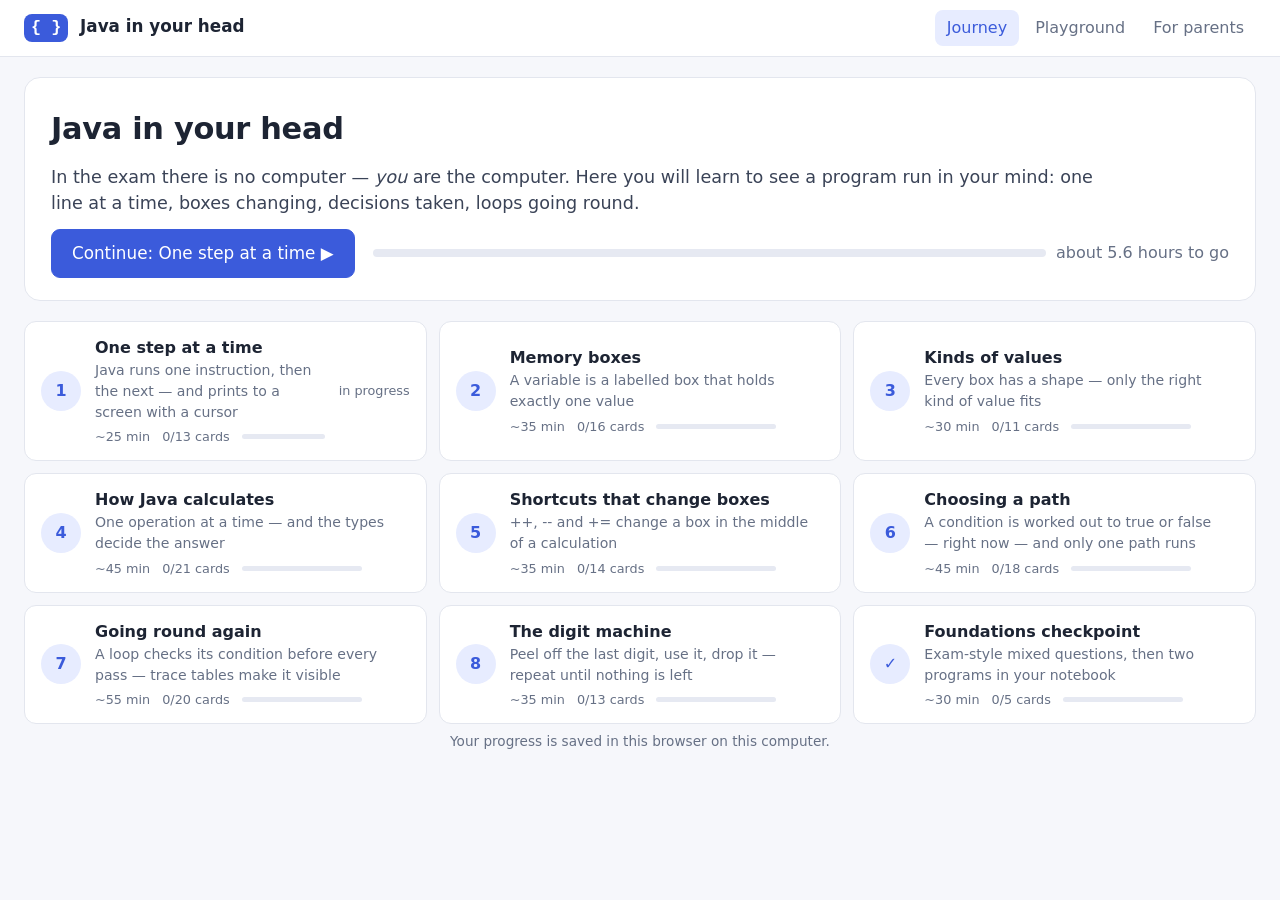
==== index.html @ 0e03562f "Java in your head: ICSE Class 10 Java foundations portal Static self-learning portal (8 Foundations " ====
<!doctype html>
<html lang="en">
<head>
  <meta charset="utf-8">
  <meta name="viewport" content="width=device-width, initial-scale=1">
  <title>Java in your head — ICSE Class 10 Foundations</title>
  <link rel="stylesheet" href="css/base.css">
  <link rel="stylesheet" href="css/components.css">

  <script defer src="js/core/ns.js"></script>
  <script defer src="js/core/dom.js"></script>
  <script defer src="js/core/store.js"></script>
  <script defer src="js/core/router.js"></script>

  <script defer src="js/engine/values.js"></script>
  <script defer src="js/engine/lexer.js"></script>
  <script defer src="js/engine/parser.js"></script>
  <script defer src="js/engine/library.js"></script>
  <script defer src="js/engine/checker.js"></script>
  <script defer src="js/engine/interpreter.js"></script>

  <script defer src="js/ui/answer.js"></script>
  <script defer src="js/ui/try-w3.js"></script>
  <script defer src="js/ui/code-view.js"></script>
  <script defer src="js/ui/memory-view.js"></script>
  <script defer src="js/ui/console-view.js"></script>
  <script defer src="js/ui/calc-view.js"></script>
  <script defer src="js/ui/trace-table.js"></script>
  <script defer src="js/ui/stepper.js"></script>
  <script defer src="js/ui/cards.js"></script>
  <script defer src="js/ui/paper-task.js"></script>
  <script defer src="js/ui/digit-tiles.js"></script>

  <script defer src="js/content/stage-1-sequence.js"></script>
  <script defer src="js/content/stage-2-boxes.js"></script>
  <script defer src="js/content/stage-3-types.js"></script>
  <script defer src="js/content/stage-4-expressions.js"></script>
  <script defer src="js/content/stage-5-shortcuts.js"></script>
  <script defer src="js/content/stage-6-decisions.js"></script>
  <script defer src="js/content/stage-7-loops.js"></script>
  <script defer src="js/content/stage-8-digits.js"></script>
  <script defer src="js/content/checkpoint.js"></script>

  <script defer src="js/pages/journey.js"></script>
  <script defer src="js/pages/stage.js"></script>
  <script defer src="js/pages/play.js"></script>
  <script defer src="js/pages/insights.js"></script>
  <script defer src="js/app.js"></script>
</head>
<body>
  <header class="topbar">
    <a class="brand" href="#/"><span class="logo">{ }</span> Java in your head</a>
    <nav class="topnav" id="topnav"></nav>
  </header>
  <main id="main" class="main"></main>
  <noscript>This site needs JavaScript turned on.</noscript>
</body>
</html>
---- css/base.css ----
:root {
  --bg: #f6f7fb;
  --card: #ffffff;
  --ink: #1d2433;
  --muted: #667085;
  --line: #e3e6ee;
  --brand: #3b5bdb;
  --brand-soft: #e7ecff;
  --ok: #1f9d55;
  --ok-soft: #e3f6ec;
  --no: #d64545;
  --no-soft: #fde8e8;
  --warn: #c77c02;
  --warn-soft: #fff4dc;
  --cur: #fff2b3;
  --next: #eef3ff;
  --code-bg: #fbfbfd;
  --t-int: #3b82f6;
  --t-double: #8b5cf6;
  --t-char: #f59e0b;
  --t-boolean: #10b981;
  --t-String: #ec4899;
  --radius: 12px;
  --mono: ui-monospace, "Cascadia Code", "JetBrains Mono", Consolas, "Courier New", monospace;
  --sans: system-ui, -apple-system, "Segoe UI", Roboto, Inter, Arial, sans-serif;
}

* { box-sizing: border-box; }
html, body { margin: 0; padding: 0; }
body { font-family: var(--sans); background: var(--bg); color: var(--ink); font-size: 16px; line-height: 1.5; }
a { color: var(--brand); }
/* no ligatures: <= must look like the two characters she has to write on paper */
code, pre, kbd, textarea, input { font-variant-ligatures: none; font-feature-settings: "liga" 0, "calt" 0; }
code, pre, kbd { font-family: var(--mono); }
h1 { font-size: 1.9rem; margin: .2em 0 .4em; letter-spacing: -.01em; }
h2 { font-size: 1.3rem; margin: 1.2em 0 .5em; }
h3 { font-size: 1.05rem; margin: 1.2em 0 .4em; }
p { margin: .5em 0; }

.topbar { position: sticky; top: 0; z-index: 10; display: flex; align-items: center; justify-content: space-between; gap: 16px;
  padding: 10px 24px; background: #fff; border-bottom: 1px solid var(--line); }
.brand { font-weight: 700; color: var(--ink); text-decoration: none; font-size: 1.05rem; }
.logo { display: inline-block; background: var(--brand); color: #fff; border-radius: 8px; padding: 1px 7px; font-family: var(--mono); margin-right: 6px; }
.topnav { display: flex; gap: 4px; }
.topnav a { padding: 6px 12px; border-radius: 8px; text-decoration: none; color: var(--muted); font-weight: 500; }
.topnav a.active, .topnav a:hover { background: var(--brand-soft); color: var(--brand); }

.main { max-width: 1280px; margin: 0 auto; padding: 20px 24px 80px; }

.muted { color: var(--muted); }
.small { font-size: .85rem; }
.center { text-align: center; }
.lead { font-size: 1.1rem; color: #3a4357; max-width: 60em; }

.btn { display: inline-flex; align-items: center; gap: 6px; font: inherit; font-size: .95rem; font-weight: 500; padding: 7px 14px;
  border-radius: 9px; border: 1px solid var(--line); background: #fff; color: var(--ink); cursor: pointer; text-decoration: none; white-space: nowrap; }
.btn:hover:not(:disabled) { border-color: #c5cbe0; background: #fafbff; }
.btn:disabled { opacity: .45; cursor: default; }
.btn.primary { background: var(--brand); border-color: var(--brand); color: #fff; }
.btn.primary:hover:not(:disabled) { background: #2f4bc4; }
.btn.ghost { background: transparent; }
.btn.big { padding: 11px 20px; font-size: 1.05rem; }
.btn.tiny { padding: 3px 9px; font-size: .82rem; }
.btn.danger { color: var(--no); }
.btn.pulse { animation: pulse 1.6s ease-in-out 2; }
@keyframes pulse { 50% { box-shadow: 0 0 0 6px rgba(59, 91, 219, .25); } }

input.answer, textarea.answer { font-family: var(--mono); font-size: 1rem; padding: 7px 10px; border: 1.5px solid #cfd5e3; border-radius: 8px; min-width: 12em; }
textarea.answer { width: 100%; max-width: 32em; resize: vertical; }
input.answer.short { min-width: 5em; width: 7em; }
input.answer:focus, textarea.answer:focus { outline: none; border-color: var(--brand); box-shadow: 0 0 0 3px var(--brand-soft); }

.bar { height: 8px; background: #e6e9f2; border-radius: 99px; overflow: hidden; min-width: 120px; flex: 1; }
.bar.small { height: 5px; min-width: 70px; max-width: 120px; }
.bar .fill { height: 100%; background: var(--ok); border-radius: 99px; }

table.data { border-collapse: collapse; width: 100%; background: #fff; border-radius: var(--radius); overflow: hidden; font-size: .92rem; }
table.data th, table.data td { padding: 8px 10px; border-bottom: 1px solid var(--line); text-align: left; vertical-align: top; }
table.data th { background: #f1f3f9; font-weight: 600; }
table.data tr.warn td { background: var(--warn-soft); }

@media (max-width: 700px) {
  .main { padding: 14px 12px 60px; }
  .topbar { padding: 8px 12px; }
  .brand { font-size: .95rem; }
  .topnav a { padding: 5px 8px; font-size: .9rem; }
}
---- css/components.css ----
/* ---------- journey ---------- */
.hero { background: #fff; border: 1px solid var(--line); border-radius: 16px; padding: 22px 26px; margin-bottom: 20px; }
.hero-row { display: flex; align-items: center; gap: 18px; flex-wrap: wrap; margin-top: 12px; }
.overall { display: flex; align-items: center; gap: 10px; flex: 1; min-width: 240px; }
.badge-done { font-weight: 600; color: var(--ok); }
.journey { list-style: none; padding: 0; margin: 0; display: grid; grid-template-columns: repeat(auto-fill, minmax(330px, 1fr)); gap: 12px; }
.stage-tile a { display: flex; gap: 14px; align-items: center; padding: 14px 16px; background: #fff; border: 1px solid var(--line); border-radius: var(--radius);
  text-decoration: none; color: var(--ink); height: 100%; transition: border-color .15s, transform .15s; }
.stage-tile a:hover { border-color: var(--brand); transform: translateY(-1px); }
.stage-num { width: 40px; height: 40px; flex: none; border-radius: 50%; display: grid; place-items: center; font-weight: 700; background: var(--brand-soft); color: var(--brand); }
.stage-tile.done .stage-num { background: var(--ok); color: #fff; }
.stage-info { flex: 1; min-width: 0; }
.stage-title { font-weight: 650; }
.stage-sub { color: var(--muted); font-size: .88rem; }
.stage-meta { display: flex; gap: 12px; align-items: center; font-size: .8rem; color: var(--muted); margin-top: 4px; }
.stage-state { font-size: .8rem; color: var(--muted); white-space: nowrap; }
.stage-tile.done .stage-state { color: var(--ok); font-weight: 600; }

/* ---------- stage player ---------- */
.stage-head { display: flex; align-items: center; gap: 16px; flex-wrap: wrap; margin-bottom: 10px; }
.stage-head .back { text-decoration: none; color: var(--muted); }
.stage-heading { display: flex; align-items: center; gap: 8px; }
.stage-pill { background: var(--brand); color: #fff; border-radius: 99px; padding: 2px 10px; font-size: .8rem; font-weight: 600; }
.stage-name { font-weight: 650; }
.dots { display: flex; gap: 5px; flex-wrap: wrap; margin-left: auto; }
.dot { width: 13px; height: 13px; border-radius: 50%; background: #dfe3ee; display: inline-block; border: 2px solid transparent; }
.dot.done { background: var(--ok); }
.dot.paper { border-radius: 3px; }
.dot.quiz { border-radius: 3px; transform: rotate(45deg); }
.dot.cur { border-color: var(--brand); box-shadow: 0 0 0 2px var(--brand-soft); }
.card-kind { font-size: .8rem; text-transform: uppercase; letter-spacing: .06em; color: var(--brand); font-weight: 650; margin: 6px 2px; }
.card-kind .muted { text-transform: none; letter-spacing: 0; font-weight: 400; }
.card { background: var(--card); border: 1px solid var(--line); border-radius: 16px; padding: 22px 26px; }
.card-title { margin-top: 0; }
.card-nav { display: flex; justify-content: space-between; margin-top: 16px; }
.prose { max-width: 62em; }
.prose code, .q code, .explain code, .hint code, .trythis code, .keyidea code { background: #f0f2f8; padding: 1px 5px; border-radius: 5px; font-size: .92em; }
.prose table { border-collapse: collapse; margin: 8px 0; }
.prose td, .prose th { border: 1px solid var(--line); padding: 4px 10px; }
.tip { color: var(--muted); font-size: .9rem; }
.keyidea { display: flex; gap: 10px; align-items: baseline; background: var(--warn-soft); border-radius: 10px; padding: 10px 14px; margin-top: 14px; }
.keyidea-tag { font-weight: 700; color: var(--warn); font-size: .8rem; text-transform: uppercase; letter-spacing: .05em; }
.trythis { background: var(--brand-soft); border-radius: 10px; padding: 8px 14px; margin: 10px 0; }
.trythis ul { margin: 4px 0; padding-left: 20px; }
.stage-done { background: #fff; border: 1px solid var(--line); border-radius: 16px; padding: 26px; }
.recap li { margin: 4px 0; }

/* ---------- code view ---------- */
.code-view { background: var(--code-bg); border: 1px solid var(--line); border-radius: 10px; font-family: var(--mono); font-size: .93rem; overflow: hidden; }
.code-lines { max-height: 460px; overflow: auto; padding: 6px 0; }
.code-line { display: flex; align-items: baseline; min-height: 1.6em; padding-right: 8px; border-left: 3px solid transparent; }
.code-line .ln { width: 2.6em; flex: none; text-align: right; padding-right: 8px; color: #a6adbd; user-select: none; font-size: .85em; }
.code-line .mark { width: 1.3em; flex: none; color: var(--brand); font-size: .85em; }
.code-line .src { white-space: pre; flex: 1; }
.code-line .badge { font-family: var(--sans); font-size: .72rem; color: #fff; background: var(--t-double); border-radius: 99px; padding: 0 7px; margin-left: 8px; }
.code-line .badge:empty { display: none; }
.code-line.cur { background: var(--cur); border-left-color: #e0b400; }
.code-line.cur .mark::before { content: '●'; color: #c99a00; }
.code-line.next .mark::before { content: '➜'; }
.code-line.next { background: var(--next); }
.code-line.skip .src { opacity: .35; text-decoration: line-through; text-decoration-color: #c0c4d0; }
.code-line.err { background: var(--no-soft); border-left-color: var(--no); }
.code-line.clickable { cursor: pointer; }
.code-line.clickable:hover { background: #eef1fb; }
.code-line.picked { outline: 2px solid var(--brand); }
.code-line.good { background: var(--ok-soft); border-left-color: var(--ok); }
.code-line.bad { background: var(--no-soft); border-left-color: var(--no); }
.wrapped .wrap-head, .wrapped .wrap-foot { background: #eef0f5; color: #9aa1b2; padding: 4px 12px; font-size: .85rem; display: flex; gap: 14px; align-items: baseline; }
.wrap-note { font-family: var(--sans); font-size: .75rem; font-style: italic; }
.wrapped .code-lines { padding-left: 14px; border-left: 4px solid #eef0f5; }
.tk-kw { color: #0b57d0; font-weight: 600; }
.tk-str { color: #b5266b; }
.tk-chr { color: #b45309; }
.tk-num { color: #0f766e; }
.tk-com { color: #8b93a7; font-style: italic; }
.tk-cls { color: #7c3aed; }

.editor { display: flex; border: 1.5px solid var(--brand); border-radius: 10px; overflow: hidden; background: #fff; height: 360px; }
.ed-gutter { width: 3em; flex: none; padding: 8px 6px 8px 0; text-align: right; color: #a6adbd; background: #f6f7fb; font-family: var(--mono); font-size: .93rem; line-height: 1.5; white-space: pre; overflow: hidden; user-select: none; }
.ed-text { flex: 1; border: 0; outline: none; resize: none; padding: 8px 10px; font-family: var(--mono); font-size: .93rem; line-height: 1.5; tab-size: 4; white-space: pre; }

/* ---------- stepper ---------- */
.stepper { display: grid; grid-template-columns: minmax(0, 1.15fr) minmax(0, 1fr); gap: 16px; margin: 12px 0; }
.st-head { display: flex; justify-content: space-between; align-items: center; gap: 10px; margin-bottom: 8px; flex-wrap: wrap; }
.st-title { font-weight: 600; }
.st-editbar { display: flex; gap: 10px; align-items: center; flex-wrap: wrap; }
.st-controls { display: flex; gap: 8px; align-items: center; flex-wrap: wrap; margin: 10px 0; }
.st-count { color: var(--muted); font-size: .82rem; margin-left: auto; }
.speed { font: inherit; font-size: .85rem; padding: 5px; border-radius: 8px; border: 1px solid var(--line); }
.st-note { background: #fff; border: 1px solid var(--line); border-left: 4px solid var(--brand); border-radius: 10px; padding: 10px 14px; min-height: 3.2em; font-size: 1rem; }
.st-note.error { border-left-color: var(--no); background: var(--no-soft); }
.st-note.end { border-left-color: var(--ok); background: var(--ok-soft); }
.st-line { display: inline-block; background: var(--brand-soft); color: var(--brand); font-weight: 650; font-size: .78rem; border-radius: 6px; padding: 1px 7px; margin-right: 4px; }
.st-gate { margin-top: 10px; background: #fffaf0; border: 1.5px solid #f3c96b; border-radius: 12px; padding: 12px 14px; display: none; }
.gate-q { font-weight: 600; margin-bottom: 8px; }
.gate-tag { background: var(--warn); color: #fff; font-size: .72rem; text-transform: uppercase; letter-spacing: .05em; padding: 2px 7px; border-radius: 6px; margin-right: 8px; }
.gate-input { display: flex; gap: 8px; align-items: flex-start; flex-wrap: wrap; }
.gate-choices { display: flex; gap: 10px; }
.gate-fb { margin-top: 8px; }
.gate-fb.ok strong { color: var(--ok); }
.gate-fb.no strong { color: var(--no); }
.st-right { display: flex; flex-direction: column; gap: 12px; min-width: 0; }
.panel { background: #fff; border: 1px solid var(--line); border-radius: 12px; padding: 10px 12px; }
.panel h4 { margin: 0 0 8px; font-size: .85rem; text-transform: uppercase; letter-spacing: .05em; color: #4a5368; display: flex; align-items: center; gap: 6px; }
.panel h4 .sub { text-transform: none; letter-spacing: 0; font-weight: 400; color: var(--muted); font-size: .8rem; flex: 1; }

/* memory boxes */
.boxes { display: flex; flex-wrap: wrap; gap: 12px; }
.frame + .frame { margin-top: 10px; padding-top: 8px; border-top: 1px dashed var(--line); }
.frame.paused { opacity: .5; }
.frame-name { font-size: .78rem; color: var(--muted); margin-bottom: 4px; font-family: var(--mono); }
.mbox { display: flex; flex-direction: column; align-items: center; min-width: 64px; }
.mname { font-family: var(--mono); font-weight: 700; font-size: .95rem; }
.mcell { min-width: 64px; min-height: 44px; padding: 6px 10px; border: 2.5px solid var(--t-int); border-radius: 8px; background: #fff; display: grid; place-items: center;
  font-family: var(--mono); font-size: 1.1rem; font-weight: 600; transition: background .3s; }
.mtype { font-size: .7rem; color: var(--muted); font-family: var(--mono); margin-top: 2px; }
.mval.empty { color: #b8bdca; }
.mval small.code { display: block; font-size: .65rem; color: var(--muted); font-weight: 400; text-align: center; }
.t-int .mcell { border-color: var(--t-int); }
.t-double .mcell { border-color: var(--t-double); border-radius: 8px 20px 8px 20px; }
.t-char .mcell { border-color: var(--t-char); border-radius: 50%; min-width: 54px; }
.t-boolean .mcell { border-color: var(--t-boolean); border-style: double; border-width: 4px; }
.t-String .mcell { border-color: var(--t-String); border-radius: 18px; min-width: 90px; }
.t-Scanner .mcell { border-color: #94a3b8; border-style: dashed; }
.is-empty .mcell { border-style: dashed; }
.mbox.changed .mcell { animation: flash 1.1s ease-out; background: #fff7cc; }
@keyframes flash { 0% { background: #ffe066; transform: scale(1.08); } 100% { background: #fff7cc; transform: scale(1); } }
.empty-mem { margin: 4px 0; font-size: .9rem; }

/* console + tape */
.console-out { background: #10141f; color: #e6edf7; border-radius: 8px; padding: 10px 12px; margin: 0; min-height: 3.2em; max-height: 240px; overflow: auto; font-size: .95rem; white-space: pre-wrap; word-break: break-word; }
.console-out .fresh { background: rgba(255, 224, 102, .3); border-radius: 3px; }
.console-out .cursor { display: inline-block; width: .6em; background: #8ab4ff; animation: blink 1s steps(1) infinite; }
@keyframes blink { 50% { opacity: 0; } }
.tape-view { margin: 0; font-size: .95rem; white-space: pre-wrap; background: #f7f8fb; border-radius: 8px; padding: 6px 10px; }
.tape-view .used { color: #b0b6c3; text-decoration: line-through; }
.tape-view .left { color: var(--ink); font-weight: 600; }
.tape-edit { width: 100%; font-family: var(--mono); font-size: .95rem; border: 1.5px solid var(--brand); border-radius: 8px; padding: 6px; }

/* calculation */
.calc-list { margin: 0; padding-left: 1.6em; }
.calc-list li { margin: 3px 0 6px; }
.calc-list.big { font-size: 1.15rem; }
.calc-expr { font-size: 1.02em; }
.calc-expr mark { background: #ffe58a; border-radius: 4px; padding: 0 3px; }
.calc-note { font-size: .82rem; color: var(--muted); font-family: var(--sans); }
.calc-list li.appear { animation: appear .35s ease-out; }
@keyframes appear { from { opacity: 0; transform: translateY(-4px); } }

/* trace */
.trace-scroll { overflow: auto; max-height: 280px; }
table.trace { border-collapse: collapse; font-family: var(--mono); font-size: .92rem; }
table.trace th, table.trace td { border: 1px solid var(--line); padding: 3px 10px; text-align: center; }
table.trace th { background: #f1f3f9; }
table.trace tr.now td { background: var(--cur); }
table.trace td.yes { color: var(--ok); }
table.trace td.no { color: var(--no); }
table.trace.fill td { padding: 3px; }
.cell { font-family: var(--mono); font-size: .95rem; width: 5.5em; padding: 4px; border: 1.5px solid #cfd5e3; border-radius: 6px; text-align: center; }
.cell.ok { border-color: var(--ok); background: var(--ok-soft); }
.cell.no { border-color: var(--no); background: var(--no-soft); }
.cell.shown { border-color: var(--warn); background: var(--warn-soft); }
.trace-layout { display: grid; grid-template-columns: minmax(0, 1fr) minmax(0, 1fr); gap: 16px; align-items: start; margin: 10px 0; }

/* items */
.q { font-size: 1.05rem; margin-bottom: 10px; }
.options { display: grid; gap: 8px; margin: 12px 0; max-width: 40em; }
.option { display: flex; gap: 10px; align-items: baseline; text-align: left; font: inherit; padding: 9px 14px; border: 1.5px solid var(--line); border-radius: 10px; background: #fff; cursor: pointer; }
.option:hover { border-color: var(--brand); }
.option .opt-letter { color: var(--muted); font-weight: 600; }
.option.right { border-color: var(--ok); background: var(--ok-soft); }
.option.wrong { border-color: var(--no); background: var(--no-soft); opacity: .8; }
.fb { margin: 10px 0; padding: 8px 12px; border-radius: 10px; }
.fb.ok { background: var(--ok-soft); }
.fb.ok strong { color: var(--ok); }
.fb.no { background: var(--no-soft); }
.fb.no strong { color: var(--no); }
.explain { background: #f4f6fb; border-radius: 10px; padding: 10px 14px; margin: 8px 0; }
.ask { display: block; margin: 12px 0 6px; font-weight: 600; }
.answer-key { margin: 6px 0; }
.compile-msg { background: var(--no-soft); padding: 8px 12px; border-radius: 8px; margin: 6px 0; }
.watch-holder { margin-top: 8px; }
.reduce-head { display: flex; gap: 24px; align-items: flex-end; flex-wrap: wrap; margin: 10px 0 14px; }
.reduce-expr code { font-size: 1.35rem; background: #f0f2f8; padding: 6px 12px; border-radius: 8px; }
.after-vars .result { margin-top: 10px; font-weight: 600; }
.after-vars code { background: #f0f2f8; padding: 2px 6px; border-radius: 5px; margin-right: 6px; }
.after-vars code.chg { background: #fff3c4; }

.reorder-grid { display: grid; grid-template-columns: 1fr 1fr; gap: 16px; margin: 10px 0 14px; }
.col-title { font-weight: 600; font-size: .85rem; color: var(--muted); margin-bottom: 6px; }
.lines { display: flex; flex-direction: column; gap: 6px; min-height: 80px; padding: 8px; border: 1.5px dashed var(--line); border-radius: 10px; background: #fafbfd; }
.line-chip { text-align: left; font: inherit; background: #fff; border: 1px solid var(--line); border-radius: 8px; padding: 6px 10px; cursor: pointer; display: flex; gap: 8px; }
.line-chip:hover { border-color: var(--brand); }
.line-chip code { white-space: pre; font-size: .92rem; }
.line-chip .ln { color: #a6adbd; font-family: var(--mono); font-size: .8rem; width: 1.5em; }

.fill-code { background: var(--code-bg); border: 1px solid var(--line); border-radius: 10px; padding: 8px 12px; overflow: auto; }
.fill-line { display: flex; align-items: center; min-height: 1.9em; white-space: pre; }
.fill-line .ln { width: 2.2em; color: #a6adbd; font-size: .85em; }
.fill-line code { white-space: pre; }
.blank { font-family: var(--mono); font-size: .93rem; border: 0; border-bottom: 2px solid var(--brand); background: var(--brand-soft); padding: 1px 4px; margin: 0 2px; border-radius: 4px 4px 0 0; }
.blank.ok { border-color: var(--ok); background: var(--ok-soft); }
.blank.no { border-color: var(--no); background: var(--no-soft); }
.blank.shown { border-color: var(--warn); background: var(--warn-soft); }

.quiz-score { font-weight: 600; color: var(--brand); margin: 6px 0 12px; }
.quiz-item { border-top: 1px solid var(--line); padding: 14px 0; display: grid; grid-template-columns: 3em 1fr; gap: 8px; }
.quiz-num { font-weight: 700; color: var(--brand); }

/* paper */
.paper-banner { background: #fff8e6; border: 1px dashed #e0b85a; color: #8a5a00; border-radius: 10px; padding: 8px 14px; font-weight: 600; margin-bottom: 12px; }
.paper-q { font-size: 1.05rem; background: #fdfdf7; border-left: 4px solid #e0b85a; padding: 10px 16px; border-radius: 6px; }
.paper-actions { display: flex; gap: 10px; flex-wrap: wrap; margin: 14px 0; }
.hint { background: #f4f6fb; border-radius: 10px; padding: 8px 14px; margin: 6px 0; }
.structure { margin: 6px 0 0; white-space: pre-wrap; font-size: .92rem; }
.checklist { display: flex; flex-direction: column; gap: 6px; }
.check { display: flex; gap: 10px; align-items: baseline; cursor: pointer; }
.confidence { display: flex; gap: 8px; flex-wrap: wrap; }

/* digit machine */
.digit-machine { display: grid; grid-template-columns: minmax(0, 1fr) minmax(0, 1fr); gap: 20px; margin: 14px 0; align-items: start; }
.digit-code { background: var(--code-bg); border: 1px solid var(--line); border-radius: 10px; padding: 8px 0; font-family: var(--mono); }
.digit-code .code-line { padding-left: 14px; white-space: pre; }
.tiles { display: flex; gap: 6px; margin: 8px 0 18px; min-height: 64px; }
.tile { width: 50px; height: 60px; display: grid; place-items: center; font-family: var(--mono); font-size: 1.8rem; font-weight: 700; background: #fff; border: 2.5px solid var(--t-int); border-radius: 10px; transition: all .4s; }
.tile.pick { background: #ffe58a; border-color: #e0a800; transform: translateY(-8px); }
.tile.drop { opacity: .25; transform: translateY(14px) rotate(8deg); }
.tile.gone { opacity: .2; }

.w3 { display: inline-flex; align-items: center; gap: 8px; flex-wrap: wrap; }
.w3-msg { font-size: .8rem; color: var(--muted); max-width: 34em; }

.page-head { margin-bottom: 10px; }
.samples { display: flex; gap: 6px; flex-wrap: wrap; align-items: center; margin-bottom: 8px; }

@media (max-width: 900px) {
  .stepper, .trace-layout, .digit-machine, .reorder-grid { grid-template-columns: 1fr; }
  .card { padding: 16px; }
  .code-lines { max-height: 340px; }
}
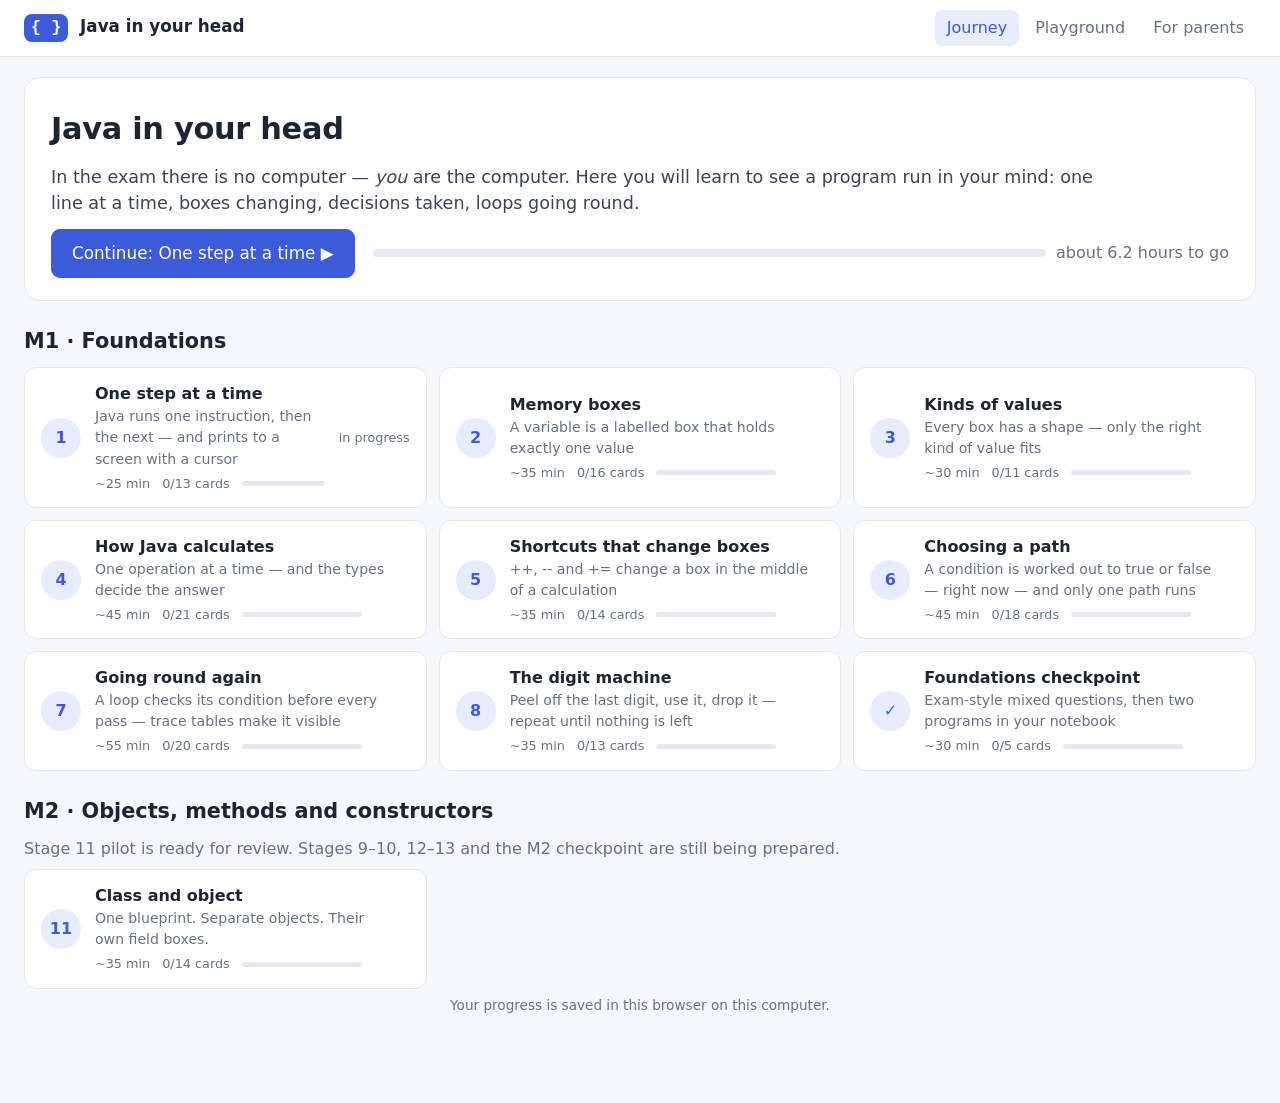
==== commit 3b79f36a: "Add M2 object engine and Stage 11 learning pilot" ====
--- a/index.html
+++ b/index.html
@@ -40,6 +40,7 @@
   <script defer src="js/content/stage-7-loops.js"></script>
   <script defer src="js/content/stage-8-digits.js"></script>
   <script defer src="js/content/checkpoint.js"></script>
+  <script defer src="js/content/stage-11-objects.js"></script>
 
   <script defer src="js/pages/journey.js"></script>
   <script defer src="js/pages/stage.js"></script>
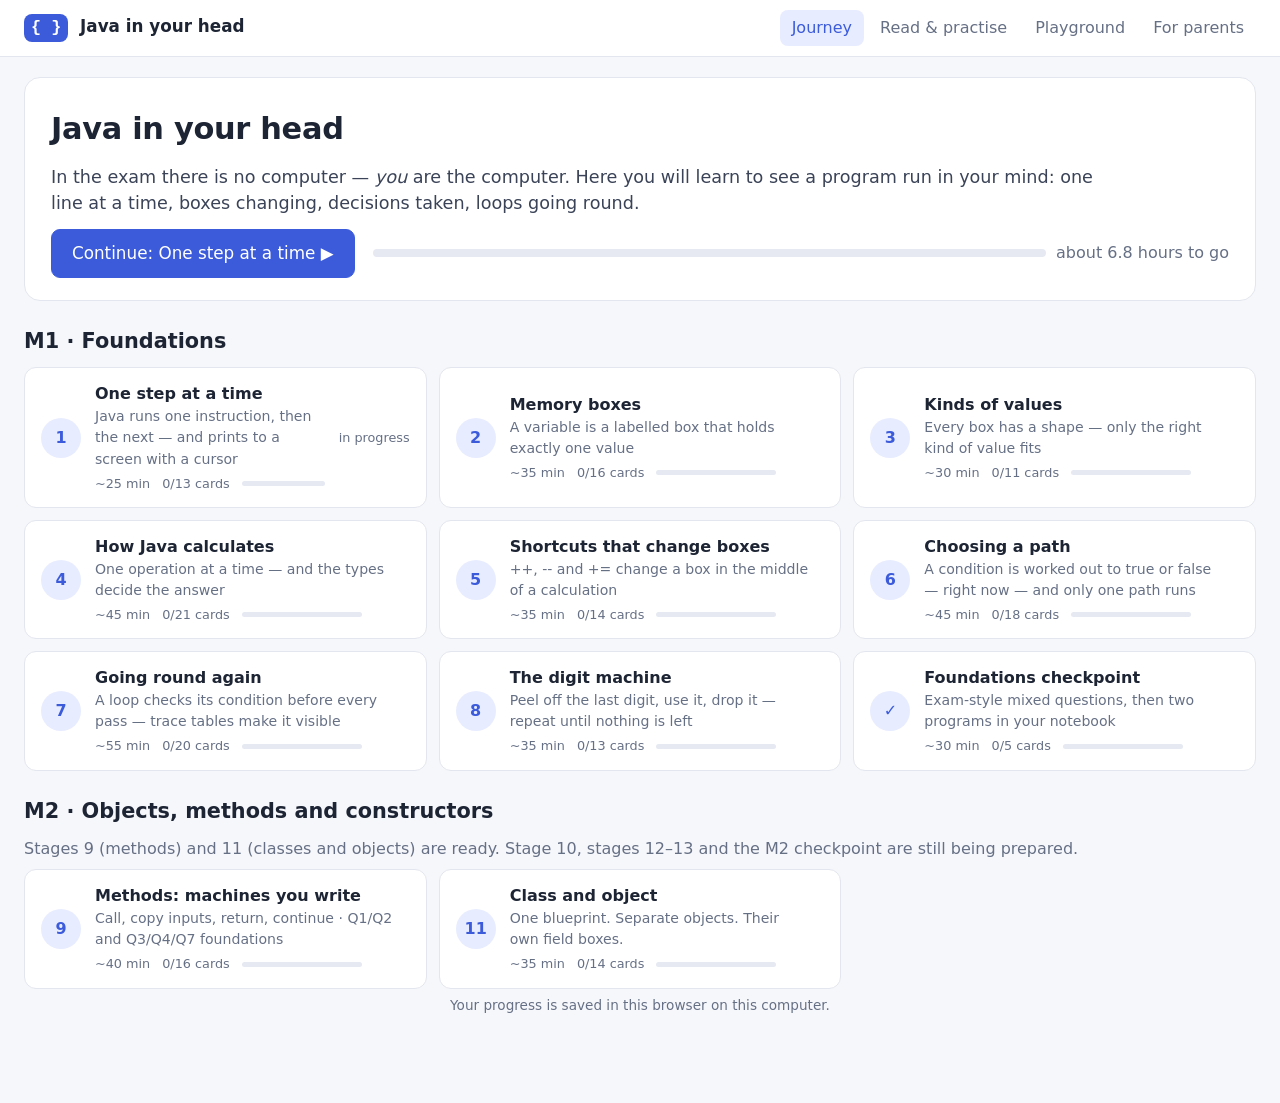
==== commit 381d8a97: "Add exam-focused methods stage and scrollable reading guide" ====
--- a/index.html
+++ b/index.html
@@ -40,6 +40,7 @@
   <script defer src="js/content/stage-7-loops.js"></script>
   <script defer src="js/content/stage-8-digits.js"></script>
   <script defer src="js/content/checkpoint.js"></script>
+  <script defer src="js/content/stage-9-methods.js"></script>
   <script defer src="js/content/stage-11-objects.js"></script>
 
   <script defer src="js/pages/journey.js"></script>
